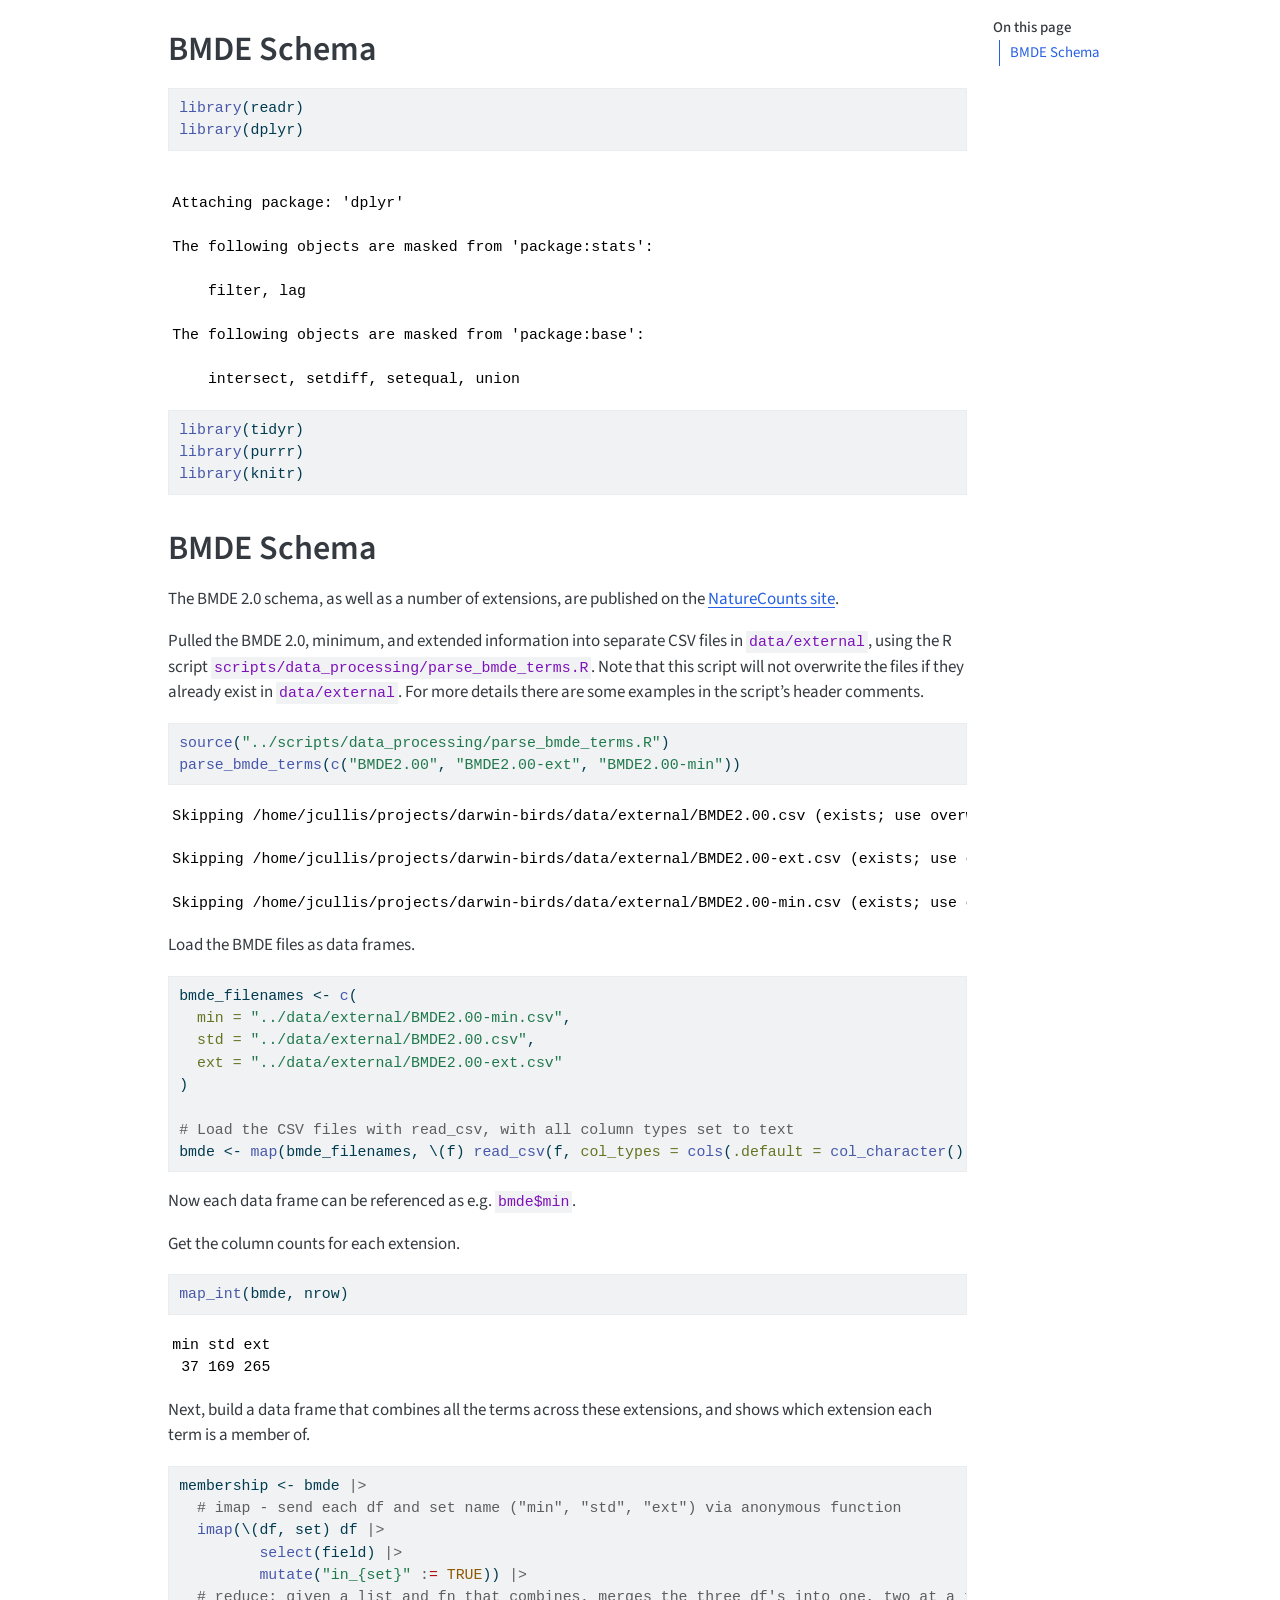
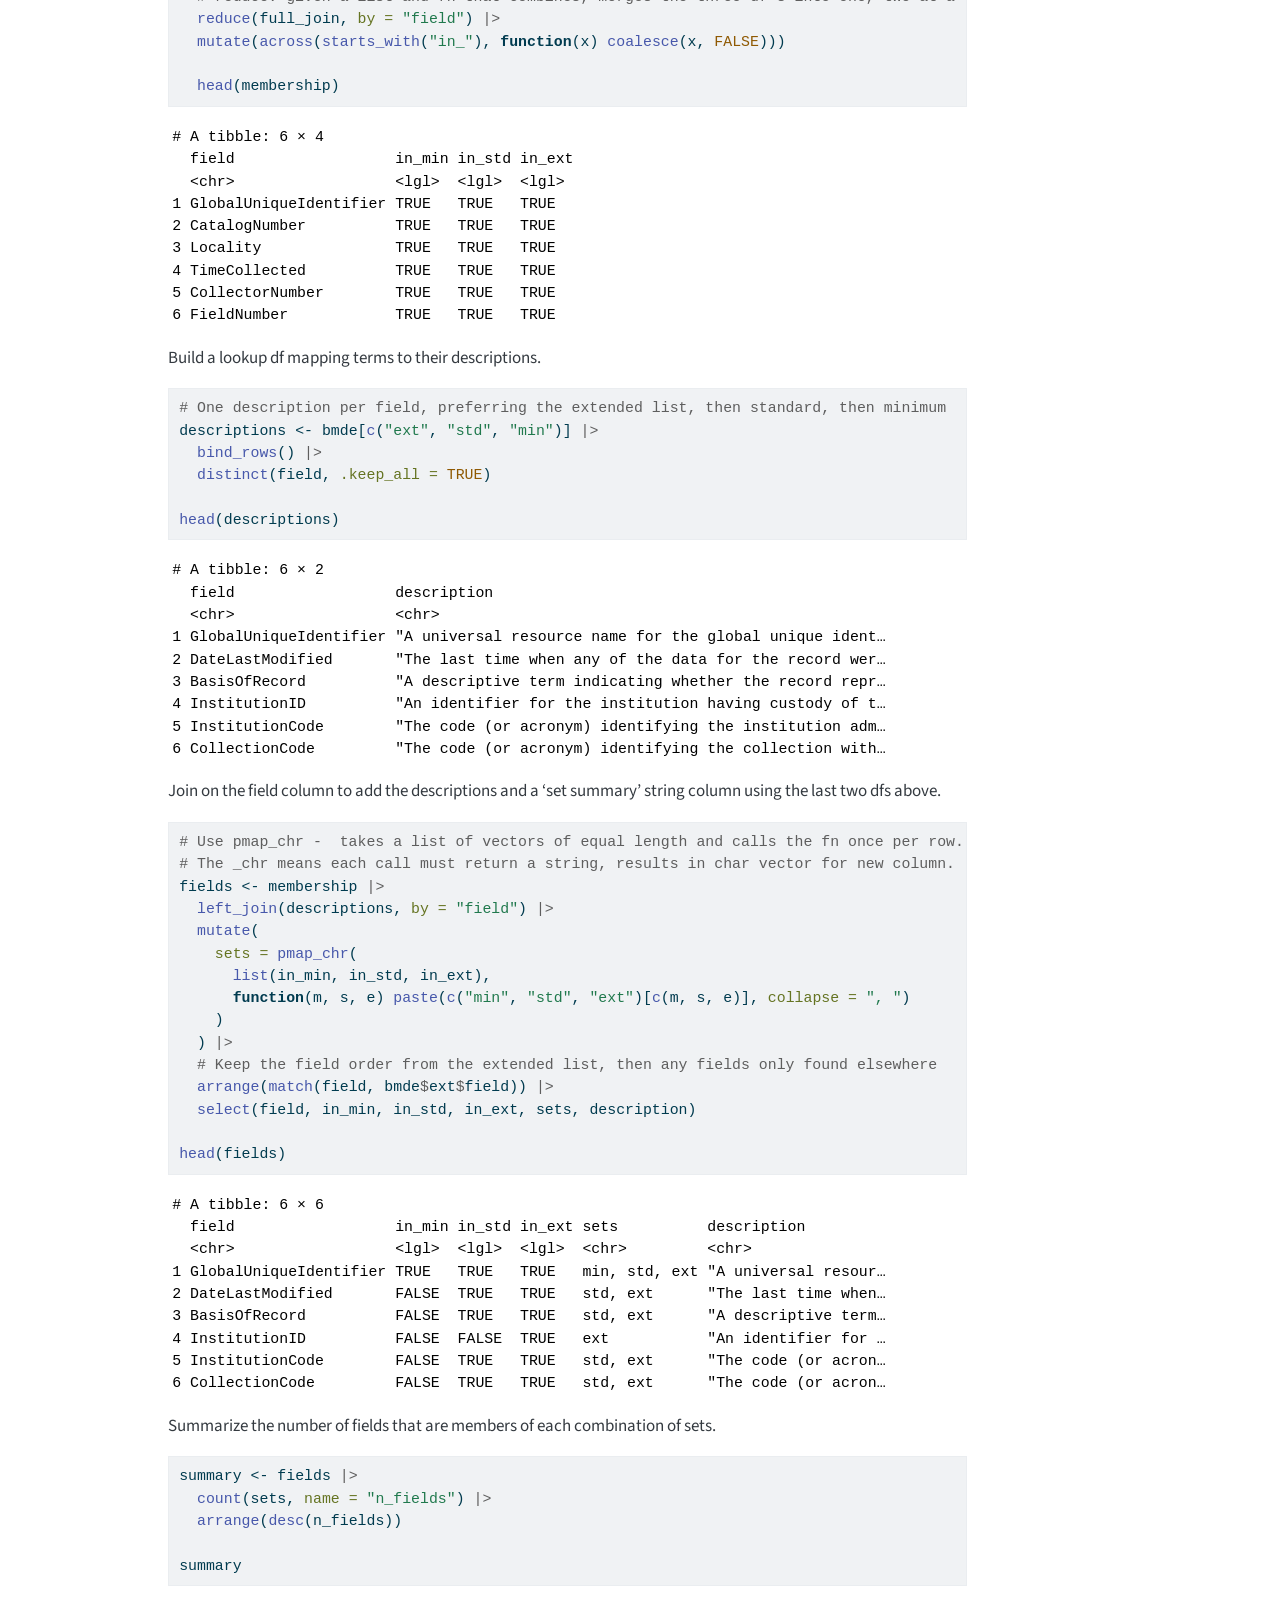
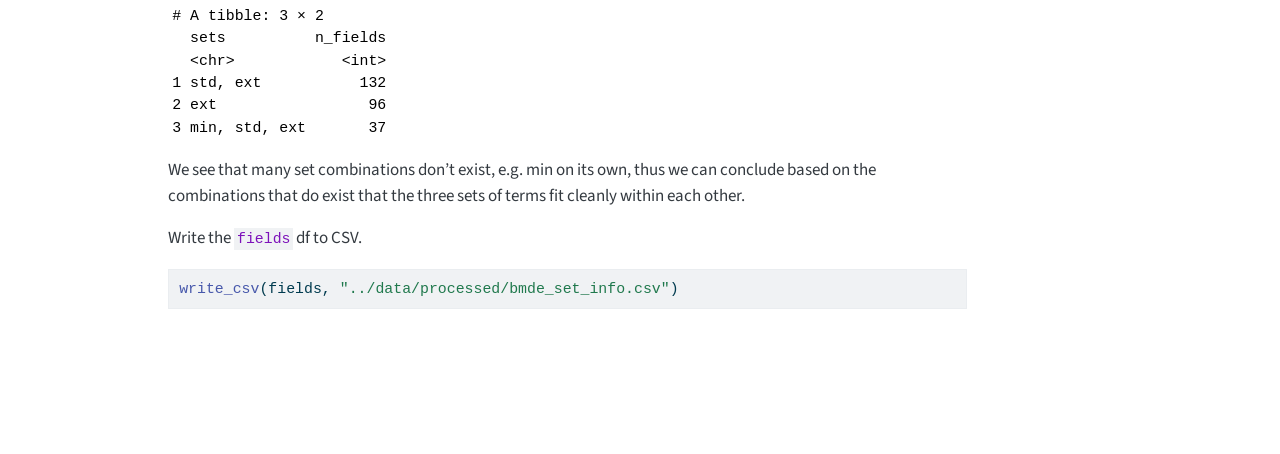
==== docs/index.html @ 23da7d36 "add rendered html for quarto notebooks in docs/ folder." ====
<html xmlns="http://www.w3.org/1999/xhtml">    
  <head>      
    <title>Redirect to bmde_schema.html</title>      
    <meta http-equiv="refresh" content="0;URL='bmde_schema.html'" />    
  </head>    
  <body> 
  </body>  
</html>
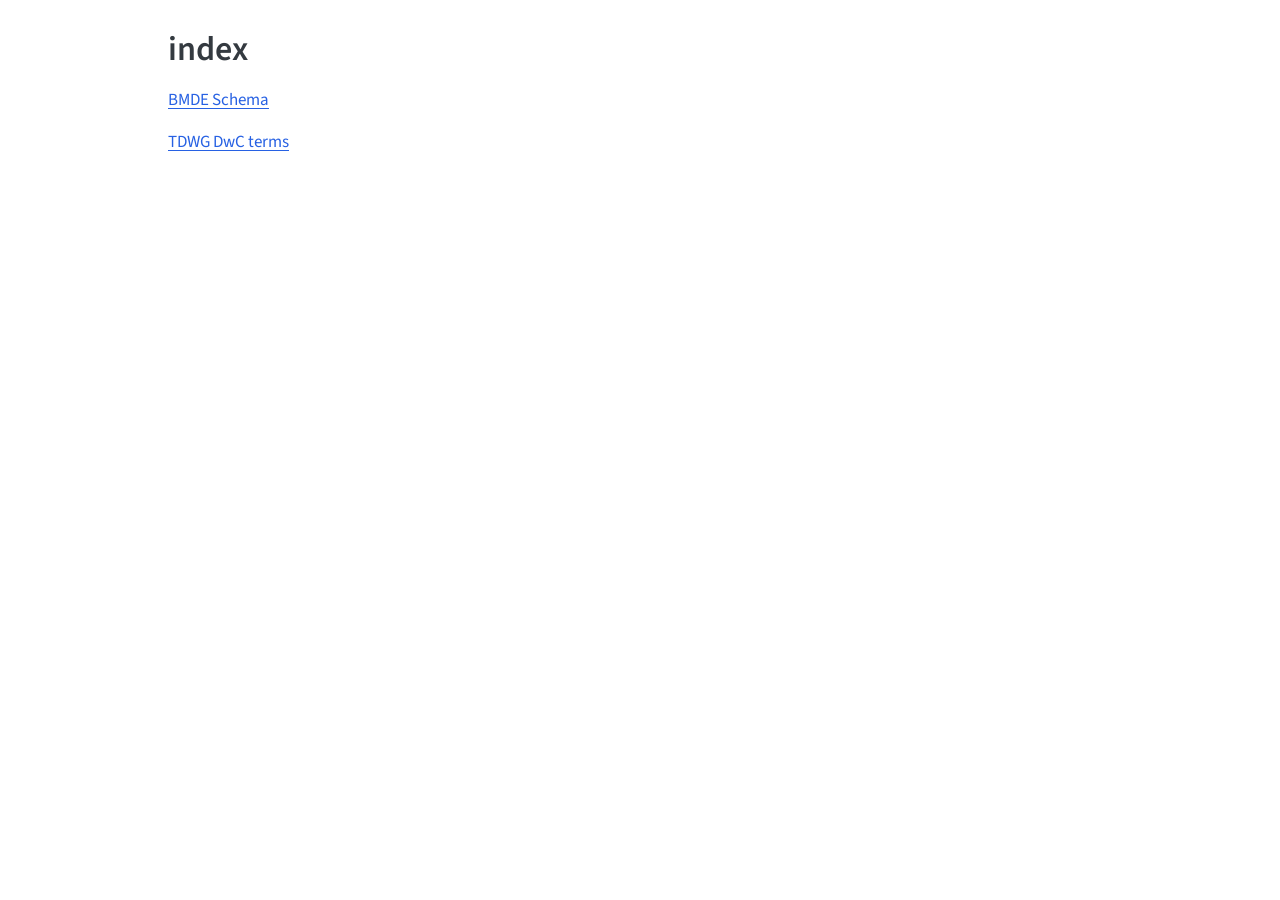
==== commit 45348663: "Add functions to pull in the terms from DwC component / extension term lists." ====
--- a/docs/index.html
+++ b/docs/index.html
@@ -1,8 +1,519 @@
-<html xmlns="http://www.w3.org/1999/xhtml">    
-  <head>      
-    <title>Redirect to bmde_schema.html</title>      
-    <meta http-equiv="refresh" content="0;URL='bmde_schema.html'" />    
-  </head>    
-  <body> 
-  </body>  
-</html>     
+<!DOCTYPE html>
+<html xmlns="http://www.w3.org/1999/xhtml" lang="en" xml:lang="en"><head>
+
+<meta charset="utf-8">
+<meta name="generator" content="quarto-1.9.38">
+
+<meta name="viewport" content="width=device-width, initial-scale=1.0, user-scalable=yes">
+
+
+<title>index – My Project</title>
+<style>
+/* Default styles provided by pandoc.
+** See https://pandoc.org/MANUAL.html#variables-for-html for config info.
+*/
+code{white-space: pre-wrap;}
+span.smallcaps{font-variant: small-caps;}
+div.columns{display: flex; gap: min(4vw, 1.5em);}
+div.column{flex: auto; overflow-x: auto;}
+div.hanging-indent{margin-left: 1.5em; text-indent: -1.5em;}
+ul.task-list{list-style: none;}
+ul.task-list li input[type="checkbox"] {
+  width: 0.8em;
+  margin: 0 0.8em 0.2em -1em; /* quarto-specific, see https://github.com/quarto-dev/quarto-cli/issues/4556 */ 
+  vertical-align: middle;
+}
+</style>
+
+
+<script src="site_libs/quarto-nav/quarto-nav.js"></script>
+<script src="site_libs/clipboard/clipboard.min.js"></script>
+<script src="site_libs/quarto-search/autocomplete.umd.js"></script>
+<script src="site_libs/quarto-search/fuse.min.js"></script>
+<script src="site_libs/quarto-search/quarto-search.js"></script>
+<meta name="quarto:offset" content="./">
+<script src="site_libs/quarto-html/quarto.js" type="module"></script>
+<script src="site_libs/quarto-html/tabsets/tabsets.js" type="module"></script>
+<script src="site_libs/quarto-html/popper.min.js"></script>
+<script src="site_libs/quarto-html/tippy.umd.min.js"></script>
+<script src="site_libs/quarto-html/anchor.min.js"></script>
+<link href="site_libs/quarto-html/tippy.css" rel="stylesheet">
+<link href="site_libs/quarto-html/quarto-syntax-highlighting-15634bcf2e68342d4ad2dfa704d543f6.css" rel="stylesheet" id="quarto-text-highlighting-styles">
+<script src="site_libs/bootstrap/bootstrap.min.js"></script>
+<link href="site_libs/bootstrap/bootstrap-icons.css" rel="stylesheet">
+<link href="site_libs/bootstrap/bootstrap-7b82a6119144b28700c9a8a4de5fe37f.min.css" rel="stylesheet" append-hash="true" id="quarto-bootstrap" data-mode="light">
+<script id="quarto-search-options" type="application/json">{
+  "location": "sidebar",
+  "copy-button": false,
+  "collapse-after": 3,
+  "panel-placement": "start",
+  "type": "textbox",
+  "limit": 50,
+  "keyboard-shortcut": [
+    "f",
+    "/",
+    "s"
+  ],
+  "show-item-context": false,
+  "language": {
+    "search-no-results-text": "No results",
+    "search-matching-documents-text": "matching documents",
+    "search-copy-link-title": "Copy link to search",
+    "search-hide-matches-text": "Hide additional matches",
+    "search-more-match-text": "more match in this document",
+    "search-more-matches-text": "more matches in this document",
+    "search-clear-button-title": "Clear",
+    "search-text-placeholder": "",
+    "search-detached-cancel-button-title": "Cancel",
+    "search-submit-button-title": "Submit",
+    "search-label": "Search"
+  }
+}</script>
+
+
+</head>
+
+<body class="quarto-light">
+
+<div id="quarto-search-results"></div>
+<!-- content -->
+<div id="quarto-content" class="quarto-container page-columns page-rows-contents page-layout-article">
+<!-- sidebar -->
+<!-- margin-sidebar -->
+    <div id="quarto-margin-sidebar" class="sidebar margin-sidebar zindex-bottom">
+        
+    </div>
+<!-- main -->
+<main class="content" id="quarto-document-content">
+
+<header id="title-block-header" class="quarto-title-block default">
+<div class="quarto-title">
+<h1 class="title">index</h1>
+</div>
+
+
+
+<div class="quarto-title-meta">
+
+    
+  
+    
+  </div>
+  
+
+
+</header>
+
+
+<p><a href="bmde_schema.html">BMDE Schema</a></p>
+<p><a href="tdwg_dwc_terms.html">TDWG DwC terms</a></p>
+
+
+
+</main> <!-- /main -->
+<script id="quarto-html-after-body" type="application/javascript">
+  window.document.addEventListener("DOMContentLoaded", function (event) {
+    const icon = "";
+    const anchorJS = new window.AnchorJS();
+    anchorJS.options = {
+      placement: 'right',
+      icon: icon
+    };
+    anchorJS.add('.anchored');
+    const isCodeAnnotation = (el) => {
+      for (const clz of el.classList) {
+        if (clz.startsWith('code-annotation-')) {                     
+          return true;
+        }
+      }
+      return false;
+    }
+    const onCopySuccess = function(e) {
+      // button target
+      const button = e.trigger;
+      // don't keep focus
+      button.blur();
+      // flash "checked"
+      button.classList.add('code-copy-button-checked');
+      var currentTitle = button.getAttribute("title");
+      button.setAttribute("title", "Copied!");
+      let tooltip;
+      if (window.bootstrap) {
+        button.setAttribute("data-bs-toggle", "tooltip");
+        button.setAttribute("data-bs-placement", "left");
+        button.setAttribute("data-bs-title", "Copied!");
+        tooltip = new bootstrap.Tooltip(button, 
+          { trigger: "manual", 
+            customClass: "code-copy-button-tooltip",
+            offset: [0, -8]});
+        tooltip.show();    
+      }
+      setTimeout(function() {
+        if (tooltip) {
+          tooltip.hide();
+          button.removeAttribute("data-bs-title");
+          button.removeAttribute("data-bs-toggle");
+          button.removeAttribute("data-bs-placement");
+        }
+        button.setAttribute("title", currentTitle);
+        button.classList.remove('code-copy-button-checked');
+      }, 1000);
+      // clear code selection
+      e.clearSelection();
+    }
+    const getTextToCopy = function(trigger) {
+      const outerScaffold = trigger.parentElement.cloneNode(true);
+      const codeEl = outerScaffold.querySelector('code');
+      for (const childEl of codeEl.children) {
+        if (isCodeAnnotation(childEl)) {
+          childEl.remove();
+        }
+      }
+      return codeEl.innerText;
+    }
+    const clipboard = new window.ClipboardJS('.code-copy-button:not([data-in-quarto-modal])', {
+      text: getTextToCopy
+    });
+    clipboard.on('success', onCopySuccess);
+    if (window.document.getElementById('quarto-embedded-source-code-modal')) {
+      const clipboardModal = new window.ClipboardJS('.code-copy-button[data-in-quarto-modal]', {
+        text: getTextToCopy,
+        container: window.document.getElementById('quarto-embedded-source-code-modal')
+      });
+      clipboardModal.on('success', onCopySuccess);
+    }
+      var localhostRegex = new RegExp(/^(?:http|https):\/\/localhost\:?[0-9]*\//);
+      var mailtoRegex = new RegExp(/^mailto:/);
+        var filterRegex = new RegExp('/' + window.location.host + '/');
+      var isInternal = (href) => {
+          return filterRegex.test(href) || localhostRegex.test(href) || mailtoRegex.test(href);
+      }
+      // Inspect non-navigation links and adorn them if external
+     var links = window.document.querySelectorAll('a[href]:not(.nav-link):not(.navbar-brand):not(.toc-action):not(.sidebar-link):not(.sidebar-item-toggle):not(.pagination-link):not(.no-external):not([aria-hidden]):not(.dropdown-item):not(.quarto-navigation-tool):not(.about-link)');
+      for (var i=0; i<links.length; i++) {
+        const link = links[i];
+        if (!isInternal(link.href)) {
+          // undo the damage that might have been done by quarto-nav.js in the case of
+          // links that we want to consider external
+          if (link.dataset.originalHref !== undefined) {
+            link.href = link.dataset.originalHref;
+          }
+        }
+      }
+    function tippyHover(el, contentFn, onTriggerFn, onUntriggerFn) {
+      const config = {
+        allowHTML: true,
+        maxWidth: 500,
+        delay: 100,
+        arrow: false,
+        appendTo: function(el) {
+            return el.parentElement;
+        },
+        interactive: true,
+        interactiveBorder: 10,
+        theme: 'quarto',
+        placement: 'bottom-start',
+      };
+      if (contentFn) {
+        config.content = contentFn;
+      }
+      if (onTriggerFn) {
+        config.onTrigger = onTriggerFn;
+      }
+      if (onUntriggerFn) {
+        config.onUntrigger = onUntriggerFn;
+      }
+      window.tippy(el, config); 
+    }
+    const noterefs = window.document.querySelectorAll('a[role="doc-noteref"]');
+    for (var i=0; i<noterefs.length; i++) {
+      const ref = noterefs[i];
+      tippyHover(ref, function() {
+        // use id or data attribute instead here
+        let href = ref.getAttribute('data-footnote-href') || ref.getAttribute('href');
+        try { href = new URL(href).hash; } catch {}
+        const id = href.replace(/^#\/?/, "");
+        const note = window.document.getElementById(id);
+        if (note) {
+          return note.innerHTML;
+        } else {
+          return "";
+        }
+      });
+    }
+    const xrefs = window.document.querySelectorAll('a.quarto-xref');
+    const processXRef = (id, note) => {
+      // Strip column container classes
+      const stripColumnClz = (el) => {
+        el.classList.remove("page-full", "page-columns");
+        if (el.children) {
+          for (const child of el.children) {
+            stripColumnClz(child);
+          }
+        }
+      }
+      stripColumnClz(note)
+      if (id === null || id.startsWith('sec-')) {
+        // Special case sections, only their first couple elements
+        const container = document.createElement("div");
+        if (note.children && note.children.length > 2) {
+          container.appendChild(note.children[0].cloneNode(true));
+          for (let i = 1; i < note.children.length; i++) {
+            const child = note.children[i];
+            if (child.tagName === "P" && child.innerText === "") {
+              continue;
+            } else {
+              container.appendChild(child.cloneNode(true));
+              break;
+            }
+          }
+          if (window.Quarto?.typesetMath) {
+            window.Quarto.typesetMath(container);
+          }
+          return container.innerHTML
+        } else {
+          if (window.Quarto?.typesetMath) {
+            window.Quarto.typesetMath(note);
+          }
+          return note.innerHTML;
+        }
+      } else {
+        // Remove any anchor links if they are present
+        const anchorLink = note.querySelector('a.anchorjs-link');
+        if (anchorLink) {
+          anchorLink.remove();
+        }
+        if (window.Quarto?.typesetMath) {
+          window.Quarto.typesetMath(note);
+        }
+        if (note.classList.contains("callout")) {
+          return note.outerHTML;
+        } else {
+          return note.innerHTML;
+        }
+      }
+    }
+    for (var i=0; i<xrefs.length; i++) {
+      const xref = xrefs[i];
+      tippyHover(xref, undefined, function(instance) {
+        instance.disable();
+        let url = xref.getAttribute('href');
+        let hash = undefined; 
+        if (url.startsWith('#')) {
+          hash = url;
+        } else {
+          try { hash = new URL(url).hash; } catch {}
+        }
+        if (hash) {
+          const id = hash.replace(/^#\/?/, "");
+          const note = window.document.getElementById(id);
+          if (note !== null) {
+            try {
+              const html = processXRef(id, note.cloneNode(true));
+              instance.setContent(html);
+            } finally {
+              instance.enable();
+              instance.show();
+            }
+          } else {
+            // See if we can fetch this
+            fetch(url.split('#')[0])
+            .then(res => res.text())
+            .then(html => {
+              const parser = new DOMParser();
+              const htmlDoc = parser.parseFromString(html, "text/html");
+              const note = htmlDoc.getElementById(id);
+              if (note !== null) {
+                const html = processXRef(id, note);
+                instance.setContent(html);
+              } 
+            }).finally(() => {
+              instance.enable();
+              instance.show();
+            });
+          }
+        } else {
+          // See if we can fetch a full url (with no hash to target)
+          // This is a special case and we should probably do some content thinning / targeting
+          fetch(url)
+          .then(res => res.text())
+          .then(html => {
+            const parser = new DOMParser();
+            const htmlDoc = parser.parseFromString(html, "text/html");
+            const note = htmlDoc.querySelector('main.content');
+            if (note !== null) {
+              // This should only happen for chapter cross references
+              // (since there is no id in the URL)
+              // remove the first header
+              if (note.children.length > 0 && note.children[0].tagName === "HEADER") {
+                note.children[0].remove();
+              }
+              const html = processXRef(null, note);
+              instance.setContent(html);
+            } 
+          }).finally(() => {
+            instance.enable();
+            instance.show();
+          });
+        }
+      }, function(instance) {
+      });
+    }
+        let selectedAnnoteEl;
+        const selectorForAnnotation = ( cell, annotation) => {
+          let cellAttr = 'data-code-cell="' + cell + '"';
+          let lineAttr = 'data-code-annotation="' +  annotation + '"';
+          const selector = 'span[' + cellAttr + '][' + lineAttr + ']';
+          return selector;
+        }
+        const selectCodeLines = (annoteEl) => {
+          const doc = window.document;
+          const targetCell = annoteEl.getAttribute("data-target-cell");
+          const targetAnnotation = annoteEl.getAttribute("data-target-annotation");
+          const annoteSpan = window.document.querySelector(selectorForAnnotation(targetCell, targetAnnotation));
+          const lines = annoteSpan.getAttribute("data-code-lines").split(",");
+          const lineIds = lines.map((line) => {
+            return targetCell + "-" + line;
+          })
+          let top = null;
+          let height = null;
+          let parent = null;
+          if (lineIds.length > 0) {
+              //compute the position of the single el (top and bottom and make a div)
+              const el = window.document.getElementById(lineIds[0]);
+              top = el.offsetTop;
+              height = el.offsetHeight;
+              parent = el.parentElement.parentElement;
+            if (lineIds.length > 1) {
+              const lastEl = window.document.getElementById(lineIds[lineIds.length - 1]);
+              const bottom = lastEl.offsetTop + lastEl.offsetHeight;
+              height = bottom - top;
+            }
+            if (top !== null && height !== null && parent !== null) {
+              // cook up a div (if necessary) and position it 
+              let div = window.document.getElementById("code-annotation-line-highlight");
+              if (div === null) {
+                div = window.document.createElement("div");
+                div.setAttribute("id", "code-annotation-line-highlight");
+                div.style.position = 'absolute';
+                parent.appendChild(div);
+              }
+              div.style.top = top - 2 + "px";
+              div.style.height = height + 4 + "px";
+              div.style.left = 0;
+              let gutterDiv = window.document.getElementById("code-annotation-line-highlight-gutter");
+              if (gutterDiv === null) {
+                gutterDiv = window.document.createElement("div");
+                gutterDiv.setAttribute("id", "code-annotation-line-highlight-gutter");
+                gutterDiv.style.position = 'absolute';
+                const codeCell = window.document.getElementById(targetCell);
+                const gutter = codeCell.querySelector('.code-annotation-gutter');
+                gutter.appendChild(gutterDiv);
+              }
+              gutterDiv.style.top = top - 2 + "px";
+              gutterDiv.style.height = height + 4 + "px";
+            }
+            selectedAnnoteEl = annoteEl;
+          }
+        };
+        const unselectCodeLines = () => {
+          const elementsIds = ["code-annotation-line-highlight", "code-annotation-line-highlight-gutter"];
+          elementsIds.forEach((elId) => {
+            const div = window.document.getElementById(elId);
+            if (div) {
+              div.remove();
+            }
+          });
+          selectedAnnoteEl = undefined;
+        };
+          // Handle positioning of the toggle
+      window.addEventListener(
+        "resize",
+        throttle(() => {
+          elRect = undefined;
+          if (selectedAnnoteEl) {
+            selectCodeLines(selectedAnnoteEl);
+          }
+        }, 10)
+      );
+      function throttle(fn, ms) {
+      let throttle = false;
+      let timer;
+        return (...args) => {
+          if(!throttle) { // first call gets through
+              fn.apply(this, args);
+              throttle = true;
+          } else { // all the others get throttled
+              if(timer) clearTimeout(timer); // cancel #2
+              timer = setTimeout(() => {
+                fn.apply(this, args);
+                timer = throttle = false;
+              }, ms);
+          }
+        };
+      }
+        // Attach click handler to the DT
+        const annoteDls = window.document.querySelectorAll('dt[data-target-cell]');
+        for (const annoteDlNode of annoteDls) {
+          annoteDlNode.addEventListener('click', (event) => {
+            const clickedEl = event.target;
+            if (clickedEl !== selectedAnnoteEl) {
+              unselectCodeLines();
+              const activeEl = window.document.querySelector('dt[data-target-cell].code-annotation-active');
+              if (activeEl) {
+                activeEl.classList.remove('code-annotation-active');
+              }
+              selectCodeLines(clickedEl);
+              clickedEl.classList.add('code-annotation-active');
+            } else {
+              // Unselect the line
+              unselectCodeLines();
+              clickedEl.classList.remove('code-annotation-active');
+            }
+          });
+        }
+    const findCites = (el) => {
+      const parentEl = el.parentElement;
+      if (parentEl) {
+        const cites = parentEl.dataset.cites;
+        if (cites) {
+          return {
+            el,
+            cites: cites.split(' ')
+          };
+        } else {
+          return findCites(el.parentElement)
+        }
+      } else {
+        return undefined;
+      }
+    };
+    var bibliorefs = window.document.querySelectorAll('a[role="doc-biblioref"]');
+    for (var i=0; i<bibliorefs.length; i++) {
+      const ref = bibliorefs[i];
+      const citeInfo = findCites(ref);
+      if (citeInfo) {
+        tippyHover(citeInfo.el, function() {
+          var popup = window.document.createElement('div');
+          citeInfo.cites.forEach(function(cite) {
+            var citeDiv = window.document.createElement('div');
+            citeDiv.classList.add('hanging-indent');
+            citeDiv.classList.add('csl-entry');
+            var biblioDiv = window.document.getElementById('ref-' + cite);
+            if (biblioDiv) {
+              citeDiv.innerHTML = biblioDiv.innerHTML;
+            }
+            popup.appendChild(citeDiv);
+          });
+          return popup.innerHTML;
+        });
+      }
+    }
+  });
+  </script>
+</div> <!-- /content -->
+
+
+
+
+</body></html>
--- a/docs/site_libs/quarto-html/tippy.css
+++ b/docs/site_libs/quarto-html/tippy.css
@@ -0,0 +1 @@
+.tippy-box[data-animation=fade][data-state=hidden]{opacity:0}[data-tippy-root]{max-width:calc(100vw - 10px)}.tippy-box{position:relative;background-color:#333;color:#fff;border-radius:4px;font-size:14px;line-height:1.4;white-space:normal;outline:0;transition-property:transform,visibility,opacity}.tippy-box[data-placement^=top]>.tippy-arrow{bottom:0}.tippy-box[data-placement^=top]>.tippy-arrow:before{bottom:-7px;left:0;border-width:8px 8px 0;border-top-color:initial;transform-origin:center top}.tippy-box[data-placement^=bottom]>.tippy-arrow{top:0}.tippy-box[data-placement^=bottom]>.tippy-arrow:before{top:-7px;left:0;border-width:0 8px 8px;border-bottom-color:initial;transform-origin:center bottom}.tippy-box[data-placement^=left]>.tippy-arrow{right:0}.tippy-box[data-placement^=left]>.tippy-arrow:before{border-width:8px 0 8px 8px;border-left-color:initial;right:-7px;transform-origin:center left}.tippy-box[data-placement^=right]>.tippy-arrow{left:0}.tippy-box[data-placement^=right]>.tippy-arrow:before{left:-7px;border-width:8px 8px 8px 0;border-right-color:initial;transform-origin:center right}.tippy-box[data-inertia][data-state=visible]{transition-timing-function:cubic-bezier(.54,1.5,.38,1.11)}.tippy-arrow{width:16px;height:16px;color:#333}.tippy-arrow:before{content:"";position:absolute;border-color:transparent;border-style:solid}.tippy-content{position:relative;padding:5px 9px;z-index:1}
--- a/docs/site_libs/quarto-html/quarto-syntax-highlighting-15634bcf2e68342d4ad2dfa704d543f6.css
+++ b/docs/site_libs/quarto-html/quarto-syntax-highlighting-15634bcf2e68342d4ad2dfa704d543f6.css
@@ -0,0 +1,236 @@
+/* quarto syntax highlight colors */
+:root {
+  --quarto-hl-ot-color: #003B4F;
+  --quarto-hl-at-color: #657422;
+  --quarto-hl-ss-color: #20794D;
+  --quarto-hl-an-color: #5E5E5E;
+  --quarto-hl-fu-color: #4758AB;
+  --quarto-hl-st-color: #20794D;
+  --quarto-hl-cf-color: #003B4F;
+  --quarto-hl-op-color: #5E5E5E;
+  --quarto-hl-er-color: #AD0000;
+  --quarto-hl-bn-color: #AD0000;
+  --quarto-hl-al-color: #AD0000;
+  --quarto-hl-va-color: #111111;
+  --quarto-hl-bu-color: inherit;
+  --quarto-hl-ex-color: inherit;
+  --quarto-hl-pp-color: #AD0000;
+  --quarto-hl-in-color: #5E5E5E;
+  --quarto-hl-vs-color: #20794D;
+  --quarto-hl-wa-color: #5E5E5E;
+  --quarto-hl-do-color: #5E5E5E;
+  --quarto-hl-im-color: #00769E;
+  --quarto-hl-ch-color: #20794D;
+  --quarto-hl-dt-color: #AD0000;
+  --quarto-hl-fl-color: #AD0000;
+  --quarto-hl-co-color: #5E5E5E;
+  --quarto-hl-cv-color: #5E5E5E;
+  --quarto-hl-cn-color: #8f5902;
+  --quarto-hl-sc-color: #5E5E5E;
+  --quarto-hl-dv-color: #AD0000;
+  --quarto-hl-kw-color: #003B4F;
+}
+
+/* other quarto variables */
+:root {
+  --quarto-font-monospace: SFMono-Regular, Menlo, Monaco, Consolas, "Liberation Mono", "Courier New", monospace;
+}
+
+/* syntax highlight based on Pandoc's rules */
+pre > code.sourceCode > span {
+  color: #003B4F;
+}
+
+code.sourceCode > span {
+  color: #003B4F;
+}
+
+div.sourceCode,
+div.sourceCode pre.sourceCode {
+  color: #003B4F;
+}
+
+/* Normal */
+code span {
+  color: #003B4F;
+}
+
+/* Alert */
+code span.al {
+  color: #AD0000;
+  font-style: inherit;
+}
+
+/* Annotation */
+code span.an {
+  color: #5E5E5E;
+  font-style: inherit;
+}
+
+/* Attribute */
+code span.at {
+  color: #657422;
+  font-style: inherit;
+}
+
+/* BaseN */
+code span.bn {
+  color: #AD0000;
+  font-style: inherit;
+}
+
+/* BuiltIn */
+code span.bu {
+  font-style: inherit;
+}
+
+/* ControlFlow */
+code span.cf {
+  color: #003B4F;
+  font-weight: bold;
+  font-style: inherit;
+}
+
+/* Char */
+code span.ch {
+  color: #20794D;
+  font-style: inherit;
+}
+
+/* Constant */
+code span.cn {
+  color: #8f5902;
+  font-style: inherit;
+}
+
+/* Comment */
+code span.co {
+  color: #5E5E5E;
+  font-style: inherit;
+}
+
+/* CommentVar */
+code span.cv {
+  color: #5E5E5E;
+  font-style: italic;
+}
+
+/* Documentation */
+code span.do {
+  color: #5E5E5E;
+  font-style: italic;
+}
+
+/* DataType */
+code span.dt {
+  color: #AD0000;
+  font-style: inherit;
+}
+
+/* DecVal */
+code span.dv {
+  color: #AD0000;
+  font-style: inherit;
+}
+
+/* Error */
+code span.er {
+  color: #AD0000;
+  font-style: inherit;
+}
+
+/* Extension */
+code span.ex {
+  font-style: inherit;
+}
+
+/* Float */
+code span.fl {
+  color: #AD0000;
+  font-style: inherit;
+}
+
+/* Function */
+code span.fu {
+  color: #4758AB;
+  font-style: inherit;
+}
+
+/* Import */
+code span.im {
+  color: #00769E;
+  font-style: inherit;
+}
+
+/* Information */
+code span.in {
+  color: #5E5E5E;
+  font-style: inherit;
+}
+
+/* Keyword */
+code span.kw {
+  color: #003B4F;
+  font-weight: bold;
+  font-style: inherit;
+}
+
+/* Operator */
+code span.op {
+  color: #5E5E5E;
+  font-style: inherit;
+}
+
+/* Other */
+code span.ot {
+  color: #003B4F;
+  font-style: inherit;
+}
+
+/* Preprocessor */
+code span.pp {
+  color: #AD0000;
+  font-style: inherit;
+}
+
+/* SpecialChar */
+code span.sc {
+  color: #5E5E5E;
+  font-style: inherit;
+}
+
+/* SpecialString */
+code span.ss {
+  color: #20794D;
+  font-style: inherit;
+}
+
+/* String */
+code span.st {
+  color: #20794D;
+  font-style: inherit;
+}
+
+/* Variable */
+code span.va {
+  color: #111111;
+  font-style: inherit;
+}
+
+/* VerbatimString */
+code span.vs {
+  color: #20794D;
+  font-style: inherit;
+}
+
+/* Warning */
+code span.wa {
+  color: #5E5E5E;
+  font-style: italic;
+}
+
+.prevent-inlining {
+  content: "</";
+}
+
+/*# sourceMappingURL=f23921c56f73e400b49028c9186a1aa0.css.map */
